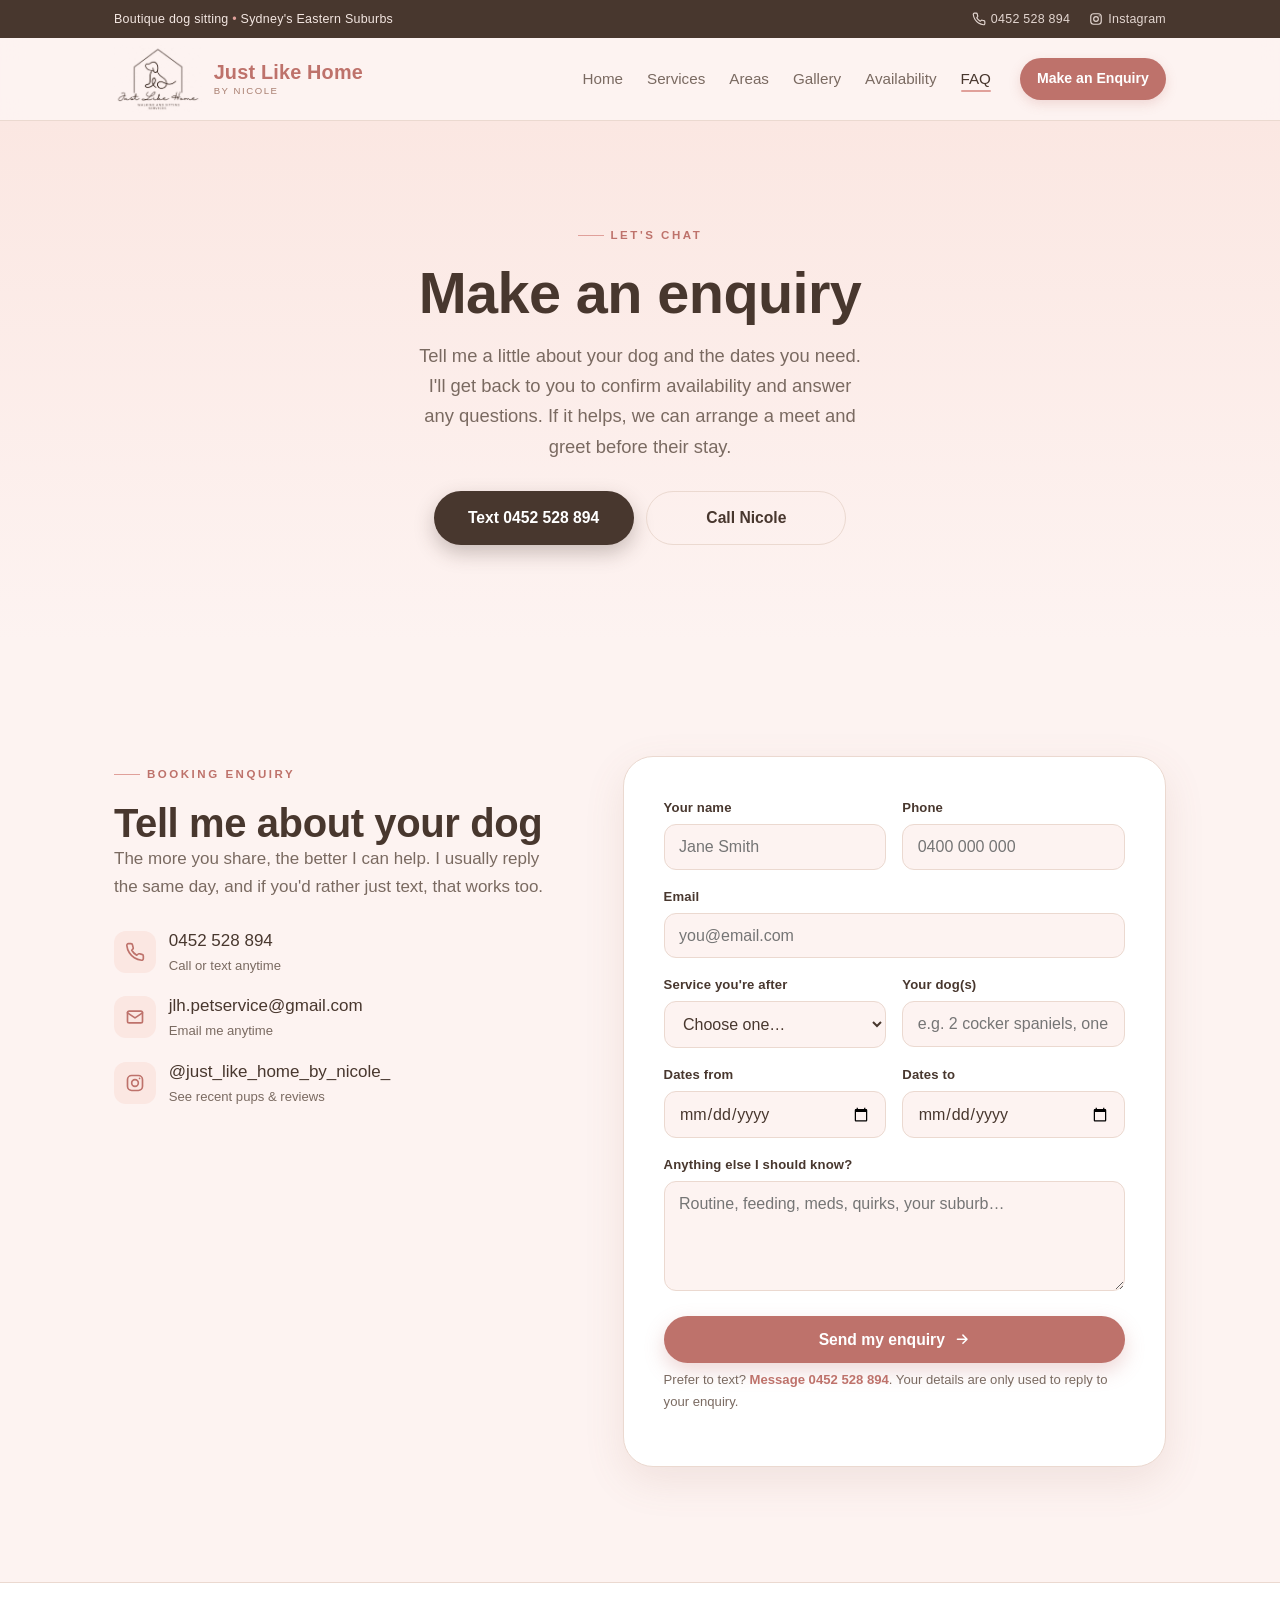
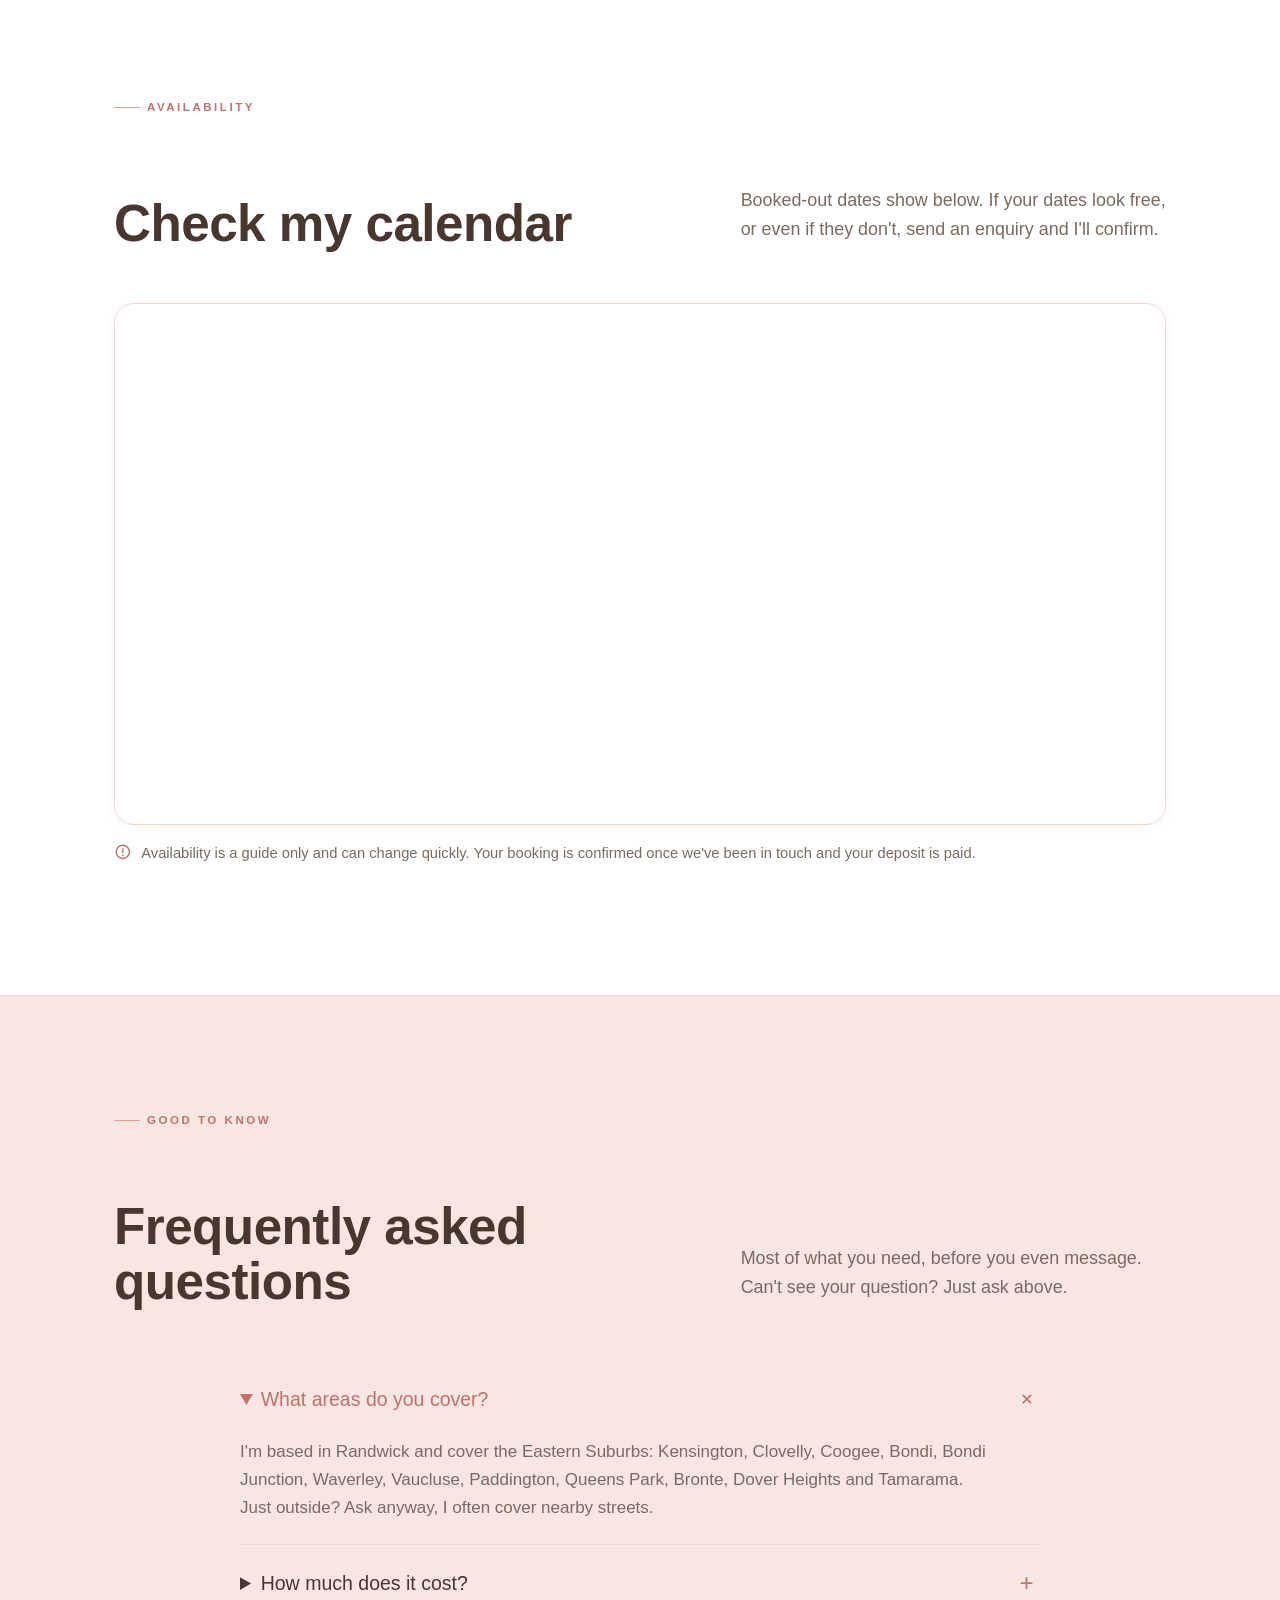
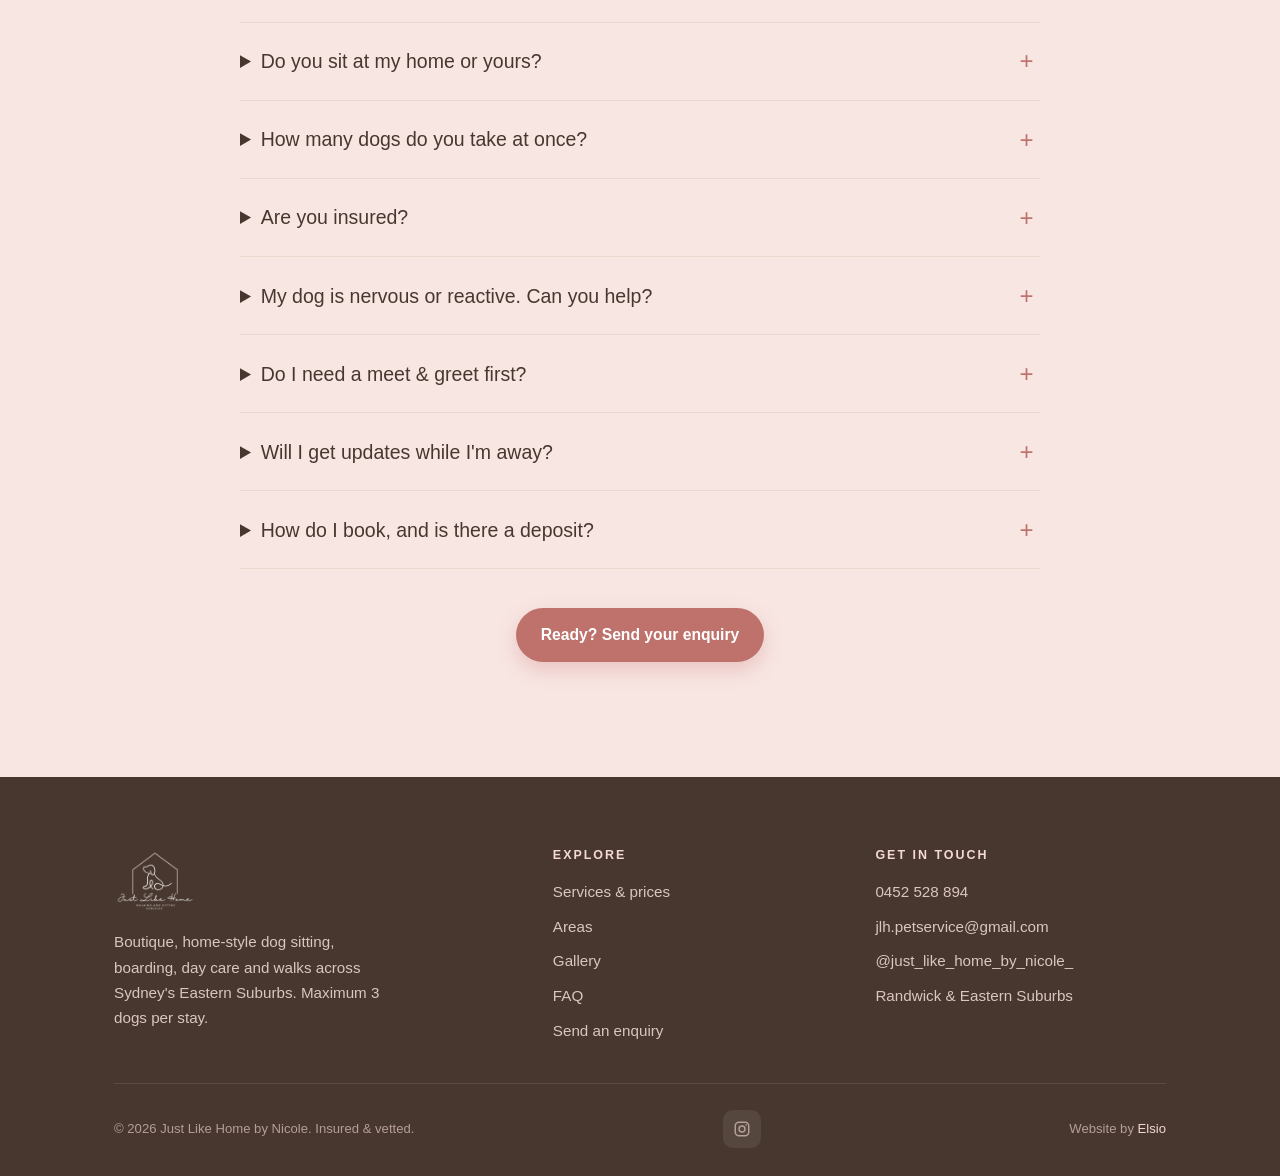
==== contact.html @ bdd771c7 "Correct guide: Google reviews do not auto-appear on the site; record the live review link" ====
<!DOCTYPE html>
<html lang="en-AU">
<head>
  <meta charset="UTF-8">
  <meta name="viewport" content="width=device-width, initial-scale=1.0">
  <title>Make an Enquiry | Just Like Home by Nicole</title>
  <meta name="description" content="Make an enquiry with Just Like Home by Nicole, or text 0452 528 894. Boutique dog sitting and walks across Sydney's Eastern Suburbs. Maximum 3 dogs per stay.">
  <link rel="stylesheet" href="css/styles.css?v=9">
  <script>document.documentElement.className += ' js';</script>
</head>
<body>

  <!-- ===== Utility bar ===== -->
  <div class="util">
    <div class="container">
      <span>Boutique dog sitting <span class="util__dot">&bull;</span> Sydney's Eastern Suburbs</span>
      <span class="util__right">
        <a href="tel:0452528894" aria-label="Call or text Nicole"><svg viewBox="0 0 24 24" fill="none" stroke="currentColor" stroke-width="2" stroke-linecap="round" stroke-linejoin="round"><path d="M22 16.9v3a2 2 0 0 1-2.2 2 19.8 19.8 0 0 1-8.6-3 19.5 19.5 0 0 1-6-6 19.8 19.8 0 0 1-3-8.6A2 2 0 0 1 4.1 2h3a2 2 0 0 1 2 1.7c.1 1 .4 1.9.7 2.8a2 2 0 0 1-.5 2.1L8.1 9.9a16 16 0 0 0 6 6l1.3-1.2a2 2 0 0 1 2.1-.5c.9.3 1.8.6 2.8.7a2 2 0 0 1 1.7 2Z"/></svg> 0452 528 894</a>
        <a href="https://www.instagram.com/just_like_home_by_nicole_/" target="_blank" rel="noopener" aria-label="Instagram"><svg viewBox="0 0 24 24" fill="none" stroke="currentColor" stroke-width="2"><rect x="3" y="3" width="18" height="18" rx="5"/><circle cx="12" cy="12" r="4"/><circle cx="17.5" cy="6.5" r="1" fill="currentColor" stroke="none"/></svg> Instagram</a>
      </span>
    </div>
  </div>

  <!-- ===== Header ===== -->
  <header class="masthead">
    <div class="container">
      <a class="brand" href="index.html" aria-label="Just Like Home by Nicole, home">
        <img class="brand__logo" src="assets/brand/logo.png" alt="" width="375" height="291">
        <span class="brand__text"><span class="brand__name">Just Like Home</span><span class="brand__sub">by Nicole</span></span>
      </a>
      <nav class="nav" aria-label="Primary">
        <ul class="nav__links">
          <li><a href="index.html">Home</a></li>
          <li><a href="index.html#services">Services</a></li>
          <li><a href="index.html#areas">Areas</a></li>
          <li><a href="index.html#gallery">Gallery</a></li>
          <li><a href="contact.html#availability">Availability</a></li>
          <li><a href="contact.html#faq" aria-current="page">FAQ</a></li>
          <li class="nav__mobile-cta"><a class="btn" href="#enquire">Make an Enquiry</a></li>
        </ul>
        <a class="btn" href="#enquire">Make an Enquiry</a>
        <button class="nav-toggle" aria-label="Open menu" aria-expanded="false"><span></span></button>
      </nav>
    </div>
  </header>

  <!-- ===== Page hero ===== -->
  <section class="pagehero">
    <div class="container">
      <span class="eyebrow center">Let's chat</span>
      <h1>Make an enquiry</h1>
      <p>Tell me a little about your dog and the dates you need. I'll get back to you to confirm availability and answer any questions. If it helps, we can arrange a meet and greet before their stay.</p>
      <div class="cta__actions">
        <a class="btn btn--text" href="sms:0452528894">Text 0452 528 894</a>
        <a class="btn btn--ghost" href="tel:0452528894">Call Nicole</a>
      </div>
    </div>
  </section>

  <!-- ===== Booking enquiry ===== -->
  <section class="section book" id="enquire">
    <div class="container">
      <aside class="book__aside reveal">
        <span class="eyebrow">Booking enquiry</span>
        <h2 style="font-size:clamp(1.8rem,3.4vw,2.5rem)">Tell me about your dog</h2>
        <p>The more you share, the better I can help. I usually reply the same day, and if you'd rather just text, that works too.</p>
        <ul class="book__contactlist">
          <li><span class="ic"><svg viewBox="0 0 24 24" fill="none" stroke="currentColor" stroke-width="2" stroke-linecap="round" stroke-linejoin="round"><path d="M22 16.9v3a2 2 0 0 1-2.2 2 19.8 19.8 0 0 1-8.6-3 19.5 19.5 0 0 1-6-6 19.8 19.8 0 0 1-3-8.6A2 2 0 0 1 4.1 2h3a2 2 0 0 1 2 1.7c.1 1 .4 1.9.7 2.8a2 2 0 0 1-.5 2.1L8.1 9.9a16 16 0 0 0 6 6l1.3-1.2a2 2 0 0 1 2.1-.5c.9.3 1.8.6 2.8.7a2 2 0 0 1 1.7 2Z"/></svg></span><span><a href="tel:0452528894" style="color:inherit">0452 528 894</a><small>Call or text anytime</small></span></li>
          <li><span class="ic"><svg viewBox="0 0 24 24" fill="none" stroke="currentColor" stroke-width="2" stroke-linecap="round" stroke-linejoin="round"><rect x="3" y="5" width="18" height="14" rx="2"/><path d="m3 7 9 6 9-6"/></svg></span><span><a href="mailto:jlh.petservice@gmail.com" style="color:inherit">jlh.petservice@gmail.com</a><small>Email me anytime</small></span></li>
          <li><span class="ic"><svg viewBox="0 0 24 24" fill="none" stroke="currentColor" stroke-width="2"><rect x="3" y="3" width="18" height="18" rx="5"/><circle cx="12" cy="12" r="4"/><circle cx="17.5" cy="6.5" r="1" fill="currentColor" stroke="none"/></svg></span><span><a href="https://www.instagram.com/just_like_home_by_nicole_/" target="_blank" rel="noopener" style="color:inherit">@just_like_home_by_nicole_</a><small>See recent pups &amp; reviews</small></span></li>
        </ul>
      </aside>

      <form class="form reveal" id="enquiryForm" novalidate>
        <div class="form__ok" id="formOk"></div>
        <div class="form__row">
          <div class="field">
            <label for="name">Your name</label>
            <input id="name" name="name" type="text" placeholder="Jane Smith" required>
          </div>
          <div class="field">
            <label for="phone">Phone</label>
            <input id="phone" name="phone" type="tel" placeholder="0400 000 000" required>
          </div>
        </div>
        <div class="field">
          <label for="email">Email</label>
          <input id="email" name="email" type="email" placeholder="you@email.com" required>
        </div>
        <div class="form__row">
          <div class="field">
            <label for="service">Service you're after</label>
            <select id="service" name="service">
              <option value="">Choose one…</option>
              <option>Sitting at my place ($85/night)</option>
              <option>Sitting at your place ($100/night)</option>
              <option>Day care ($65/day)</option>
              <option>Drop-in visit ($40)</option>
              <option>Solo walk ($40 weekday / $50 weekend)</option>
              <option>Double walk ($75)</option>
              <option>Wash &amp; walk ($65)</option>
              <option>Not sure yet, help me choose</option>
            </select>
          </div>
          <div class="field">
            <label for="pet">Your dog(s)</label>
            <input id="pet" name="pet" type="text" placeholder="e.g. 2 cocker spaniels, one a bit nervous">
          </div>
        </div>
        <div class="form__row">
          <div class="field">
            <label for="from">Dates from</label>
            <input id="from" name="from" type="date">
          </div>
          <div class="field">
            <label for="to">Dates to</label>
            <input id="to" name="to" type="date">
          </div>
        </div>
        <div class="field">
          <label for="msg">Anything else I should know?</label>
          <textarea id="msg" name="msg" placeholder="Routine, feeding, meds, quirks, your suburb…"></textarea>
        </div>
        <button class="btn" type="submit" style="width:100%;justify-content:center">Send my enquiry
          <svg viewBox="0 0 24 24" fill="none" stroke="currentColor" stroke-width="2.2" stroke-linecap="round" stroke-linejoin="round"><path d="M5 12h14M13 6l6 6-6 6"/></svg>
        </button>
        <p class="form__note">Prefer to text? <a href="sms:0452528894" style="color:var(--rose-deep);font-weight:600">Message 0452 528 894</a>. Your details are only used to reply to your enquiry.</p>
      </form>
    </div>
  </section>

  <!-- ===== Availability calendar =====
       DEMO EMBED: currently showing the public Australian Holidays calendar
       as placeholder data. To go live: Nicole creates a "Just Like Home
       Bookings" Google Calendar (jlh.petservice@gmail.com), adds every
       booking as an event, sets the calendar public (free/busy only so
       client details stay private), then swap the src below for her
       calendar's embed URL. -->
  <section class="section avail" id="availability">
    <div class="container">
      <div class="head head--row reveal">
        <span class="eyebrow">Availability</span>
        <h2>Check my calendar</h2>
        <p>Booked-out dates show below. If your dates look free, or even if they don't, send an enquiry and I'll confirm.</p>
      </div>
      <div class="calwrap reveal">
        <iframe src="https://calendar.google.com/calendar/embed?src=en.australian%23holiday%40group.v.calendar.google.com&ctz=Australia%2FSydney&mode=MONTH&showTitle=0&showPrint=0&showTabs=0&showCalendars=0&showTz=0&wkst=2&color=%23BE726B" title="Just Like Home availability calendar" loading="lazy"></iframe>
      </div>
      <p class="avail__note">
        <svg viewBox="0 0 24 24" fill="none" stroke="currentColor" stroke-width="2" stroke-linecap="round" stroke-linejoin="round"><circle cx="12" cy="12" r="9"/><path d="M12 8v5M12 16.5v.5"/></svg>
        Availability is a guide only and can change quickly. Your booking is confirmed once we've been in touch and your deposit is paid.
      </p>
    </div>
  </section>

  <!-- ===== Full FAQ ===== -->
  <section class="section" id="faq" style="background:var(--cream-2)">
    <div class="container">
      <div class="head head--row reveal">
        <span class="eyebrow">Good to know</span>
        <h2>Frequently asked questions</h2>
        <p>Most of what you need, before you even message. Can't see your question? Just ask above.</p>
      </div>

      <div class="faq-wrap reveal">
        <details class="faq" open>
          <summary class="faq__q">What areas do you cover?</summary>
          <div class="faq__a"><p>I'm based in Randwick and cover the Eastern Suburbs: Kensington, Clovelly, Coogee, Bondi, Bondi Junction, Waverley, Vaucluse, Paddington, Queens Park, Bronte, Dover Heights and Tamarama. Just outside? Ask anyway, I often cover nearby streets.</p></div>
        </details>
        <details class="faq">
          <summary class="faq__q">How much does it cost?</summary>
          <div class="faq__a"><p>Sitting at your place is $100/night, sitting at my place is $85/night, day care is $65/day and drop-in visits are $40. Walks are $40 for a solo on a weekday or $50 on a weekend, $75 for a double, and $65 for a wash and walk. Longer stays are discounted, so send me your dates for a quote.</p></div>
        </details>
        <details class="faq">
          <summary class="faq__q">Do you sit at my home or yours?</summary>
          <div class="faq__a"><p>Either works. I can stay overnight in your home so your dog keeps their own space, or they can board with me for a cosy home away from home. Whatever suits your dog best.</p></div>
        </details>
        <details class="faq">
          <summary class="faq__q">How many dogs do you take at once?</summary>
          <div class="faq__a"><p>A maximum of three dogs at a time for stays, so everyone gets proper, personal attention and it never feels like a crowded house. Solo stays may also be available depending on dates, just mention it when you enquire.</p></div>
        </details>
        <details class="faq">
          <summary class="faq__q">Are you insured?</summary>
          <div class="faq__a"><p>Yes. I'm fully insured and vetted, so your dog and your home are in safe, accountable hands.</p></div>
        </details>
        <details class="faq">
          <summary class="faq__q">My dog is nervous or reactive. Can you help?</summary>
          <div class="faq__a"><p>Every dog is different, and you're very welcome to enquire. I'm happy to discuss your dog's individual needs, routine and triggers before booking. Small stays, solo walks and personalised care mean I can tailor their time with me to help them feel as comfortable as possible.</p></div>
        </details>
        <details class="faq">
          <summary class="faq__q">Do I need a meet &amp; greet first?</summary>
          <div class="faq__a"><p>Not always. We'll chat about your dog's routine and needs when you enquire, and if it would help, we can arrange a free meet and greet before their stay. It's there if you want it, not a requirement.</p></div>
        </details>
        <details class="faq">
          <summary class="faq__q">Will I get updates while I'm away?</summary>
          <div class="faq__a"><p>Always. Photos and a quick note so you can see your dog happy and settled. It's the best part of the job.</p></div>
        </details>
        <details class="faq">
          <summary class="faq__q">How do I book, and is there a deposit?</summary>
          <div class="faq__a"><p>Send an enquiry above or text me on 0452 528 894 with your dog, your dates and what you need, and I'll confirm availability. A 25% deposit is required to confirm your booking. Your deposit is fully refundable if you cancel at least 7 days before the start of your stay. The remaining balance is due on arrival.</p></div>
        </details>
      </div>

      <div style="text-align:center;margin-top:2.4rem">
        <a class="btn" href="#enquire">Ready? Send your enquiry</a>
      </div>
    </div>
  </section>

  <!-- ===== Footer ===== -->
  <footer class="foot">
    <div class="container">
      <div class="foot__top">
        <div class="foot__brand">
          <a class="brand" href="index.html" aria-label="Just Like Home by Nicole, home">
            <img class="brand__logo" src="assets/brand/logo.png" alt="Just Like Home" style="height:64px;filter:brightness(0) invert(1);opacity:.92">
          </a>
          <p>Boutique, home-style dog sitting, boarding, day care and walks across Sydney's Eastern Suburbs. Maximum 3 dogs per stay.</p>
        </div>
        <div>
          <h4>Explore</h4>
          <ul>
            <li><a href="index.html#services">Services &amp; prices</a></li>
            <li><a href="index.html#areas">Areas</a></li>
            <li><a href="index.html#gallery">Gallery</a></li>
            <li><a href="contact.html#faq">FAQ</a></li>
            <li><a href="contact.html#enquire">Send an enquiry</a></li>
          </ul>
        </div>
        <div>
          <h4>Get in touch</h4>
          <ul>
            <li><a href="tel:0452528894">0452 528 894</a></li>
            <li><a href="mailto:jlh.petservice@gmail.com">jlh.petservice@gmail.com</a></li>
            <li><a href="https://www.instagram.com/just_like_home_by_nicole_/" target="_blank" rel="noopener">@just_like_home_by_nicole_</a></li>
            <li>Randwick &amp; Eastern Suburbs</li>
          </ul>
        </div>
      </div>
      <div class="foot__bottom">
        <span>© <span id="yr"></span> Just Like Home by Nicole. Insured &amp; vetted.</span>
        <div class="foot__social">
          <a href="https://www.instagram.com/just_like_home_by_nicole_/" target="_blank" rel="noopener" aria-label="Instagram"><svg viewBox="0 0 24 24" fill="none" stroke="currentColor" stroke-width="2"><rect x="3" y="3" width="18" height="18" rx="5"/><circle cx="12" cy="12" r="4"/><circle cx="17.5" cy="6.5" r="1" fill="currentColor" stroke="none"/></svg></a>
        </div>
        <span>Website by <a href="https://elsio.com.au" target="_blank" rel="noopener" style="color:var(--blush)">Elsio</a></span>
      </div>
    </div>
  </footer>

  <script src="js/main.js"></script>
</body>
</html>
---- css/styles.css ----
/* ==========================================================================
   Just Like Home by Nicole - site styles
   Palette: warm cream + dusty rose + clay neutrals. Friendly, editorial.
   ========================================================================== */

:root{
  --cream:      #FDF3F1;
  --cream-2:    #F8E6E3;
  --blush:      #F4D8D3;
  --blush-2:    #FBE7E2;
  --rose:       #E0A09A;
  --rose-deep:  #BE726B;
  --clay:       #A97F70;
  --ink:        #48372E;
  --ink-soft:   #7A6A61;
  --line:       #EBD9D0;
  --white:      #ffffff;

  --shadow-sm: 0 2px 10px rgba(120,80,70,.06);
  --shadow-md: 0 14px 40px rgba(150,95,85,.12);
  --shadow-lg: 0 30px 70px rgba(150,95,85,.16);

  --r-sm: 12px;
  --r-md: 20px;
  --r-lg: 30px;
  --r-xl: 42px;

  --maxw: 1180px;
  --pad: clamp(20px, 5vw, 64px);

  --f-display: Arial, Helvetica, sans-serif;
  --f-body: Arial, Helvetica, sans-serif;
  --f-hand: Arial, Helvetica, sans-serif;
}

*,*::before,*::after{ box-sizing:border-box; }
/* let grid/flex children shrink below their content width on small screens */
.container > *, .rev-grid > *, .head--row > *, .why__grid > *, .about .container > *, .book .container > *{ min-width:0; }
h1,h2,h3{ overflow-wrap:break-word; }
html{ scroll-behavior:smooth; -webkit-text-size-adjust:100%; }
body{
  margin:0;
  font-family:var(--f-body);
  color:var(--ink);
  background:var(--cream);
  line-height:1.65;
  font-size:17px;
  -webkit-font-smoothing:antialiased;
  overflow-x:hidden;
}
img{ max-width:100%; display:block; }
a{ color:inherit; text-decoration:none; }
h1,h2,h3,h4{ font-family:var(--f-display); font-weight:600; line-height:1.08; margin:0; letter-spacing:-.01em; }
p{ margin:0 0 1em; }

.container{ width:100%; max-width:var(--maxw); margin-inline:auto; padding-inline:var(--pad); }
.section{ padding-block:clamp(64px,9vw,120px); position:relative; }

.eyebrow{
  font-family:var(--f-body); font-size:.72rem; font-weight:600;
  letter-spacing:.22em; text-transform:uppercase; color:var(--rose-deep);
  display:inline-flex; align-items:center; gap:.6em; margin-bottom:1.1rem;
}
.eyebrow::before{ content:""; width:26px; height:1.5px; background:var(--rose); display:inline-block; }
.eyebrow.center{ justify-content:center; }

.lead{ font-size:1.18rem; color:var(--ink-soft); max-width:52ch; }

/* ---------- buttons ---------- */
.btn{
  --bg:var(--rose-deep); --fg:#fff;
  display:inline-flex; align-items:center; gap:.55em;
  font-family:var(--f-body); font-weight:600; font-size:.98rem;
  padding:.85em 1.5em; border-radius:999px; cursor:pointer; border:1.5px solid transparent;
  background:var(--bg); color:var(--fg); transition:transform .2s ease, box-shadow .2s ease, background .2s ease;
  box-shadow:0 8px 20px rgba(193,112,106,.28);
}
.btn:hover{ transform:translateY(-2px); box-shadow:0 12px 26px rgba(193,112,106,.36); }
.btn--ghost{ background:transparent; color:var(--ink); border-color:var(--line); box-shadow:none; }
.btn--ghost:hover{ background:var(--white); border-color:var(--rose); box-shadow:var(--shadow-sm); }
.btn--white{ background:#fff; color:var(--rose-deep); box-shadow:var(--shadow-md); }
.btn svg{ width:1.05em; height:1.05em; }

/* ---------- top utility bar ---------- */
.util{ background:var(--ink); color:#F4E7E2; font-size:.78rem; letter-spacing:.02em; }
.util .container{ display:flex; justify-content:space-between; align-items:center; gap:1rem; min-height:38px; flex-wrap:wrap; }
.util a{ opacity:.9; } .util a:hover{ opacity:1; color:var(--blush); }
.util__dot{ color:var(--rose); }
.util__right{ display:flex; gap:1.2rem; align-items:center; }

/* ---------- header ---------- */
.masthead{ position:sticky; top:0; z-index:50; background:rgba(253,243,241,.85); backdrop-filter:blur(12px); border-bottom:1px solid var(--line); }
.masthead .container{ display:flex; align-items:center; justify-content:space-between; min-height:74px; gap:1rem; }
.brand{ display:flex; align-items:center; gap:.62rem; }
.brand__mark{ width:42px; height:42px; flex:none; }
.brand__text{ display:flex; flex-direction:column; line-height:1; }
.brand__name{ font-family:var(--f-display); font-size:1.24rem; font-weight:700; color:var(--rose-deep); letter-spacing:.01em; line-height:1; }
.brand__sub{ font-family:var(--f-display); font-size:.6rem; letter-spacing:.16em; text-transform:uppercase; color:var(--clay); margin-top:3px; }

.nav{ display:flex; align-items:center; gap:1.8rem; }
.nav__links{ display:flex; gap:1.5rem; list-style:none; margin:0; padding:0; }
.nav__links a{ font-size:.95rem; font-weight:500; color:var(--ink-soft); position:relative; padding:.2em 0; }
.nav__links a:hover, .nav__links a[aria-current="page"]{ color:var(--ink); }
.nav__links a::after{ content:""; position:absolute; left:0; bottom:-2px; height:2px; width:0; background:var(--rose); transition:width .25s ease; border-radius:2px; }
.nav__links a:hover::after, .nav__links a[aria-current="page"]::after{ width:100%; }
.nav-toggle{ display:none; width:44px; height:44px; border:1px solid var(--line); background:var(--white); border-radius:12px; cursor:pointer; position:relative; }
.nav-toggle span, .nav-toggle span::before, .nav-toggle span::after{ content:""; position:absolute; left:50%; top:50%; width:18px; height:2px; background:var(--ink); border-radius:2px; transform:translate(-50%,-50%); transition:.25s; }
.nav-toggle span::before{ transform:translate(-50%,-7px); }
.nav-toggle span::after{ transform:translate(-50%,5px); }
body.nav-open .nav-toggle span{ background:transparent; }
body.nav-open .nav-toggle span::before{ transform:translate(-50%,0) rotate(45deg); }
body.nav-open .nav-toggle span::after{ transform:translate(-50%,0) rotate(-45deg); }

/* ---------- HERO ---------- */
.hero{ position:relative; overflow:hidden; padding-top:clamp(10px,2vw,24px); padding-bottom:clamp(50px,7vw,90px); }
.hero__bg{ position:absolute; inset:0; z-index:0; pointer-events:none; }
.hero__blob{ position:absolute; border-radius:50%; filter:blur(6px); opacity:.55; }
.hero__blob.b1{ width:520px; height:520px; background:radial-gradient(circle at 30% 30%, var(--blush), transparent 70%); top:-160px; right:-120px; }
.hero__blob.b2{ width:420px; height:420px; background:radial-gradient(circle at 60% 60%, #F3E4DA, transparent 70%); bottom:-180px; left:-140px; opacity:.7; }
.hero .container{ position:relative; z-index:1; display:grid; grid-template-columns:1.05fr .95fr; gap:clamp(28px,4vw,64px); align-items:center; }

.hero__copy{ max-width:34rem; }
.hero__tag{
  display:inline-flex; align-items:center; gap:.5em; background:var(--white); border:1px solid var(--line);
  border-radius:999px; padding:.4em .9em; font-size:.78rem; font-weight:600; color:var(--rose-deep); box-shadow:var(--shadow-sm); margin-bottom:1.4rem;
}
.hero__tag .dot{ width:7px; height:7px; border-radius:50%; background:#7bbf8f; box-shadow:0 0 0 3px rgba(123,191,143,.25); }
.hero h1{ font-size:clamp(2.6rem,6vw,4.5rem); letter-spacing:-.015em; }
.hero h1 em{ font-style:italic; font-weight:500; color:var(--rose-deep); }
.hero h1 .hand{ font-family:var(--f-hand); font-style:normal; color:var(--rose); font-size:1.05em; }
.hero__sub{ font-size:1.16rem; color:var(--ink-soft); margin:1.4rem 0 2rem; max-width:40ch; }
.hero__actions{ display:flex; gap:.8rem; flex-wrap:wrap; align-items:center; }
.hero__note{ font-size:.86rem; color:var(--ink-soft); margin-top:1.4rem; display:flex; align-items:center; gap:.5em; }
.hero__note svg{ width:1.1em; height:1.1em; color:var(--rose); flex:none; }

/* hero art: cosy window scene */
.scene{ position:relative; }
.scene__frame{
  position:relative; background:linear-gradient(160deg,#fff,#FDF1EC); border-radius:var(--r-xl);
  padding:26px; box-shadow:var(--shadow-lg); border:1px solid #F2E1DA;
}
.scene__window{ position:relative; aspect-ratio:1/1; border-radius:26px; overflow:hidden;
  background:linear-gradient(180deg,#FCEDE7 0%, #F7DDD6 55%, #EFC9C0 100%); }
.scene svg{ position:absolute; inset:0; width:100%; height:100%; }
.breathe{ transform-box:fill-box; transform-origin:center; animation:breathe 4.2s ease-in-out infinite; }
@keyframes breathe{ 0%,100%{ transform:scaleY(1); } 50%{ transform:scaleY(1.035); } }
.floaty{ animation:floaty 6s ease-in-out infinite; transform-box:fill-box; transform-origin:center; }
.floaty.f2{ animation-delay:-2s; } .floaty.f3{ animation-delay:-4s; }
@keyframes floaty{ 0%,100%{ transform:translateY(0); opacity:.5;} 50%{ transform:translateY(-8px); opacity:.9;} }
.scene__badge{
  position:absolute; bottom:-18px; left:-18px; background:#fff; border-radius:18px; padding:.7em 1em;
  box-shadow:var(--shadow-md); display:flex; align-items:center; gap:.6em; font-size:.82rem; font-weight:600;
}
.scene__badge .star{ color:var(--rose); }
.scene__badge small{ display:block; font-weight:400; color:var(--ink-soft); font-size:.72rem; }
.scene__pill{
  position:absolute; top:-14px; right:14px; background:var(--ink); color:#fff; font-size:.74rem; font-weight:600;
  padding:.5em .9em; border-radius:999px; box-shadow:var(--shadow-md); letter-spacing:.02em;
}

/* ---------- trust strip ---------- */
.trust{ background:var(--white); border-block:1px solid var(--line); }
.trust .container{ display:flex; flex-wrap:wrap; justify-content:center; gap:clamp(1.2rem,4vw,3.4rem); padding-block:22px; }
.trust__item{ display:flex; align-items:center; gap:.55em; font-size:.9rem; font-weight:500; color:var(--ink-soft); }
.trust__item svg{ width:1.15em; height:1.15em; color:var(--rose-deep); flex:none; }

/* ---------- section heading block ---------- */
.head{ max-width:44rem; margin-bottom:clamp(2rem,4vw,3.4rem); }
.head h2{ font-size:clamp(2.1rem,4.2vw,3.2rem); }
.head p{ margin-top:1rem; color:var(--ink-soft); font-size:1.12rem; }
/* asymmetric editorial head: kicker full-width, heading left, intro offset right */
.head--row{ max-width:none; display:grid; grid-template-columns:1.15fr .85fr; gap:clamp(1rem,4vw,3.4rem); align-items:end; }
.head--row .eyebrow{ grid-column:1 / -1; }
.head--row h2{ grid-column:1; margin:0; }
.head--row p{ grid-column:2; margin:0; align-self:end; padding-bottom:.4rem; }
@media(max-width:760px){ .head--row{ grid-template-columns:1fr; } .head--row h2,.head--row p{ grid-column:1; } }

/* ---------- about ---------- */
.about{ background:var(--cream-2); }
.about .container{ display:grid; grid-template-columns:.92fr 1.08fr; gap:clamp(28px,5vw,72px); align-items:center; }
.about__photo--main{ aspect-ratio:1/1; }
.about__media{ position:relative; }
.about__photo{
  aspect-ratio:4/5; border-radius:var(--r-lg); background:
    linear-gradient(135deg,#F3D9D2,#E9BEB6);
  box-shadow:var(--shadow-md); display:grid; place-items:center; text-align:center; color:#fff; overflow:hidden; position:relative;
}
.about__photo span{ position:relative; z-index:1; font-family:var(--f-body); font-size:.8rem; letter-spacing:.15em; text-transform:uppercase; opacity:.85; }
.about__photo::after{ content:""; position:absolute; inset:0; background:radial-gradient(circle at 70% 20%, rgba(255,255,255,.35), transparent 55%); }
.about__stamp{ position:absolute; bottom:-22px; right:-14px; background:#fff; border-radius:50%; width:118px; height:118px; display:grid; place-items:center; text-align:center; box-shadow:var(--shadow-md); border:2px dashed var(--blush); }
.about__stamp b{ font-family:var(--f-display); font-size:1.7rem; color:var(--rose-deep); line-height:1; }
.about__stamp small{ font-size:.62rem; letter-spacing:.12em; text-transform:uppercase; color:var(--ink-soft); }
.sig{ font-family:var(--f-display); font-style:italic; font-weight:700; font-size:1.35rem; color:var(--rose-deep); line-height:1; margin-top:.6em; }
.about h2{ font-size:clamp(1.9rem,3.6vw,2.7rem); }
.about p{ color:var(--ink-soft); }

/* ---------- service areas band ---------- */
.areas{ background:var(--cream); }
.areas .container{ display:grid; grid-template-columns:.8fr 1.2fr; gap:clamp(1.5rem,5vw,4rem); align-items:center; }
.areas h2{ font-size:clamp(1.7rem,3.2vw,2.4rem); }
.areas p{ color:var(--ink-soft); margin-top:.8rem; }
.chips{ display:flex; flex-wrap:wrap; gap:.6rem; }
.chip{ background:var(--white); border:1px solid var(--line); border-radius:999px; padding:.5em 1.05em; font-size:.92rem; font-weight:500; color:var(--ink); box-shadow:var(--shadow-sm); }
.chip--muted{ background:transparent; border-style:dashed; color:var(--ink-soft); }
a.chip{ transition:background .2s, border-color .2s, color .2s, transform .2s; }
a.chip:hover{ background:var(--white); border-color:var(--rose); color:var(--rose-deep); transform:translateY(-1px); box-shadow:var(--shadow-sm); }
a.chip--muted:hover{ border-style:solid; }
.menu__price--dual{ display:flex; flex-direction:column; gap:.5rem; }
@media (max-width:760px){ .areas .container{ grid-template-columns:1fr; } }

/* ---------- services: editorial index / menu ---------- */
.svcs{ background:var(--cream); }
.menu-cat{ font-family:var(--f-body); font-size:.78rem; font-weight:700; letter-spacing:.16em; text-transform:uppercase; color:var(--clay); margin:2.6rem 0 .3rem; }
.menu{ border-top:1px solid var(--line); }
.menu__row{
  display:grid; grid-template-columns:74px 1fr auto; align-items:center; gap:1.6rem;
  padding:1.9rem 1.4rem 1.9rem 0; border-bottom:1px solid var(--line);
  position:relative; transition:padding .3s ease, background .35s ease;
}
.menu__row:hover{ background:linear-gradient(90deg,var(--blush-2) 0%, transparent 80%); padding-left:1.3rem; padding-right:1.6rem; }
.menu__num{ font-family:var(--f-display); font-weight:700; font-size:1.55rem; color:var(--rose); letter-spacing:-.02em; }
.menu__main h3{ font-size:clamp(1.5rem,3vw,2.15rem); margin-bottom:.3rem; }
.menu__main p{ color:var(--ink-soft); margin:0; max-width:56ch; font-size:1rem; }
.menu__price{ text-align:right; font-family:var(--f-display); font-weight:600; color:var(--rose-deep); font-size:1.1rem; white-space:nowrap; }
.menu__price em{ display:block; font-style:normal; font-weight:400; color:var(--ink-soft); font-size:.78rem; font-family:var(--f-body); margin-top:.15rem; }
.menu__go{ position:absolute; right:1.4rem; top:50%; transform:translateY(-50%) translateX(6px); opacity:0; color:var(--rose-deep); transition:.3s; }
.menu__row:hover .menu__go{ opacity:0; } /* reserved */
.menu__note{
  margin-top:2.2rem; background:linear-gradient(120deg,var(--blush-2),#fff); border:1px solid var(--line);
  border-radius:var(--r-md); padding:26px 30px; display:flex; gap:1.3rem; align-items:center;
}
.menu__note .svc__ic{ flex:none; margin:0; }
.menu__note h3{ font-size:1.3rem; margin-bottom:.2rem; }
.menu__note p{ margin:0; color:var(--ink-soft); font-size:.98rem; }
.svc__ic{ width:52px; height:52px; border-radius:15px; background:var(--blush-2); display:grid; place-items:center; }
.svc__ic svg{ width:26px; height:26px; color:var(--rose-deep); }
@media (max-width:640px){
  .menu__row{ grid-template-columns:44px 1fr; gap:1rem 1.1rem; padding-right:0; }
  .menu__price{ grid-column:2; text-align:left; font-size:1rem; }
  .menu__note{ flex-direction:column; align-items:flex-start; }
}

/* ---------- why (differentiator) ---------- */
.why{ background:var(--ink); color:#F6E9E4; }
.why h2{ color:#fff; } .why .eyebrow{ color:var(--blush); } .why .eyebrow::before{ background:var(--rose); }
.why__grid{ display:grid; grid-template-columns:1fr 1fr; gap:clamp(28px,5vw,64px); align-items:center; }
.why__list{ list-style:none; margin:1.6rem 0 0; padding:0; display:grid; gap:1.1rem; }
.why__list li{ display:flex; gap:.9rem; align-items:flex-start; }
.why__list .n{ font-family:var(--f-display); color:var(--rose); font-size:1.1rem; flex:none; width:1.6em; }
.why__list b{ display:block; color:#fff; font-weight:600; margin-bottom:.15em; }
.why__list span.t{ color:#D9C6C0; font-size:.96rem; }
.why__card{ background:rgba(255,255,255,.05); border:1px solid rgba(255,255,255,.12); border-radius:var(--r-lg); padding:34px; }
.why__quote{ font-family:var(--f-display); font-style:italic; font-weight:500; font-size:1.55rem; line-height:1.4; color:#fff; letter-spacing:-.005em; }
.why__by{ margin-top:1.2rem; font-size:.9rem; color:var(--blush); }

/* ---------- how it works ---------- */
.how{ background:var(--cream-2); }
.steps{ display:grid; grid-template-columns:repeat(3,1fr); gap:clamp(1.5rem,4vw,3rem); position:relative; margin-top:.5rem; }
.steps::before{ content:""; position:absolute; top:33px; left:11%; right:11%; height:2px;
  background:repeating-linear-gradient(90deg, var(--blush) 0 9px, transparent 9px 18px); }
.step{ position:relative; text-align:left; }
.step__n{ width:66px; height:66px; border-radius:50%; background:var(--white); border:2px solid var(--blush);
  color:var(--rose-deep); display:grid; place-items:center; font-family:var(--f-display); font-weight:700;
  font-size:1.6rem; line-height:1; margin-bottom:1.2rem; position:relative; z-index:1; box-shadow:0 6px 16px rgba(150,95,85,.10); }
.step h3{ font-size:1.3rem; margin-bottom:.4rem; }
.step p{ color:var(--ink-soft); font-size:.98rem; margin:0; max-width:30ch; }
.step__arrow{ display:none; }
@media (max-width:760px){ .steps{ grid-template-columns:1fr; } .steps::before{ display:none; } }

/* ---------- testimonials: one feature + two stacked ---------- */
.revs{ background:var(--cream); }
.rev-grid{ display:grid; grid-template-columns:1.4fr 1fr; grid-template-rows:auto auto; gap:20px; align-items:stretch; }
.rev{ background:var(--white); border:1px solid var(--line); border-radius:var(--r-md); padding:28px; box-shadow:var(--shadow-sm); }
.rev__stars{ color:var(--rose); letter-spacing:.1em; margin-bottom:.7rem; }
.rev p{ font-size:1rem; color:var(--ink); }
.rev__who{ display:flex; align-items:center; gap:.7rem; margin-top:1.4rem; }
.rev__av{ width:42px; height:42px; border-radius:50%; background:linear-gradient(135deg,var(--rose),var(--clay)); display:grid; place-items:center; color:#fff; font-weight:600; font-size:.9rem; }
.rev__who b{ font-size:.92rem; } .rev__who small{ display:block; color:var(--ink-soft); font-size:.8rem; }
.rev--feature{ grid-row:1 / span 2; display:flex; flex-direction:column; justify-content:space-between;
  background:linear-gradient(155deg,var(--rose) 0%, var(--rose-deep) 100%); border:0; color:#fff; padding:38px; }
.rev--feature .rev__stars{ color:#fff; opacity:.9; }
.rev--feature p{ font-family:var(--f-display); font-weight:600; font-size:clamp(1.5rem,2.4vw,2rem); line-height:1.3; color:#fff; letter-spacing:-.01em; }
.rev--feature .rev__who small, .rev--feature .rev__who b{ color:#fff; }
.rev--feature .rev__who small{ opacity:.85; }
.rev--feature .rev__av{ background:rgba(255,255,255,.25); }
@media (max-width:760px){ .rev-grid{ grid-template-columns:1fr; } .rev--feature{ grid-row:auto; } }

/* ---------- FAQ accordion ---------- */
.faq-wrap{ max-width:800px; margin-inline:auto; }
.faq{ border-bottom:1px solid var(--line); }
.faq__q{ width:100%; text-align:left; background:none; border:0; cursor:pointer; font-family:var(--f-display); font-size:1.22rem; color:var(--ink); padding:1.15em 3rem 1.15em 0; position:relative; }
.faq__q::after{ content:"+"; position:absolute; right:.4rem; top:50%; transform:translateY(-50%); font-family:var(--f-body); font-weight:400; font-size:1.5rem; color:var(--rose-deep); transition:transform .3s; }
.faq[open] .faq__q::after{ transform:translateY(-50%) rotate(45deg); }
.faq__a{ padding:0 3rem 1.3em 0; color:var(--ink-soft); }
.faq__a p{ margin:0; }
.faq[open] .faq__q{ color:var(--rose-deep); }

/* ---------- CTA band ---------- */
.cta{ background:linear-gradient(120deg,var(--rose) 0%, var(--rose-deep) 100%); color:#fff; text-align:center; border-radius:0; }
.cta .container{ position:relative; }
.cta h2{ color:#fff; font-size:clamp(2rem,4vw,3rem); }
.cta p{ color:#FDECE8; font-size:1.15rem; max-width:46ch; margin-inline:auto; margin-top:1rem; }
.cta__paws{ position:absolute; inset:0; overflow:hidden; opacity:.14; pointer-events:none; }

/* ---------- contact form (page 2) ---------- */
.book{ background:var(--cream); }
.book .container{ display:grid; grid-template-columns:.9fr 1.1fr; gap:clamp(28px,5vw,64px); align-items:start; }
.book__aside p{ color:var(--ink-soft); }
.book__contactlist{ list-style:none; padding:0; margin:1.6rem 0 0; display:grid; gap:1rem; }
.book__contactlist li{ display:flex; gap:.8rem; align-items:center; font-weight:500; }
.book__contactlist .ic{ width:42px; height:42px; border-radius:12px; background:var(--blush-2); display:grid; place-items:center; flex:none; }
.book__contactlist .ic svg{ width:20px; height:20px; color:var(--rose-deep); }
.book__contactlist small{ display:block; color:var(--ink-soft); font-weight:400; font-size:.82rem; }

.form{ background:var(--white); border:1px solid var(--line); border-radius:var(--r-lg); padding:clamp(24px,4vw,40px); box-shadow:var(--shadow-md); }
.form__row{ display:grid; grid-template-columns:1fr 1fr; gap:16px; }
.field{ margin-bottom:16px; }
.field label{ display:block; font-size:.82rem; font-weight:600; color:var(--ink); margin-bottom:.4em; letter-spacing:.01em; }
.field input, .field select, .field textarea{
  width:100%; font-family:var(--f-body); font-size:1rem; color:var(--ink); background:var(--cream);
  border:1.5px solid var(--line); border-radius:12px; padding:.8em .9em; transition:border-color .2s, background .2s;
}
.field input:focus, .field select:focus, .field textarea:focus{ outline:none; border-color:var(--rose); background:#fff; }
.field textarea{ resize:vertical; min-height:110px; }
.form__note{ font-size:.82rem; color:var(--ink-soft); margin-top:.4rem; }
.form__ok{ display:none; text-align:center; padding:1rem; background:var(--blush-2); border-radius:14px; color:var(--rose-deep); font-weight:600; margin-bottom:1rem; }
.form__ok.show{ display:block; }

/* ---------- page hero (simple) ---------- */
.pagehero{ background:linear-gradient(180deg,var(--blush-2),var(--cream)); text-align:center; padding-block:clamp(56px,8vw,96px); }
.pagehero h1{ font-size:clamp(2.4rem,5vw,3.6rem); }
.pagehero p{ color:var(--ink-soft); font-size:1.15rem; max-width:44ch; margin:1rem auto 0; }

/* ---------- footer ---------- */
.foot{ background:var(--ink); color:#D9C6C0; padding-block:clamp(48px,6vw,72px) 28px; }
.foot__top{ display:grid; grid-template-columns:1.4fr 1fr 1fr; gap:2rem; padding-bottom:2.4rem; border-bottom:1px solid rgba(255,255,255,.1); }
.foot__brand .brand__name{ color:#fff; } .foot__brand .brand__sub{ color:var(--rose); }
.foot__brand p{ margin-top:1rem; max-width:34ch; font-size:.95rem; }
.foot h4{ font-family:var(--f-body); font-size:.78rem; letter-spacing:.16em; text-transform:uppercase; color:var(--blush); margin-bottom:1rem; }
.foot ul{ list-style:none; margin:0; padding:0; display:grid; gap:.6rem; font-size:.95rem; }
.foot ul a:hover{ color:#fff; }
.foot__bottom{ display:flex; justify-content:space-between; align-items:center; gap:1rem; padding-top:1.6rem; font-size:.82rem; color:#B49E97; flex-wrap:wrap; }
.foot__bottom a:hover{ color:var(--blush); }
.foot__social{ display:flex; gap:.8rem; }
.foot__social a{ width:38px; height:38px; border-radius:10px; background:rgba(255,255,255,.08); display:grid; place-items:center; }
.foot__social a:hover{ background:var(--rose-deep); }
.foot__social svg{ width:18px; height:18px; }

/* ---------- reveal on scroll (only when JS is active; no-JS shows all) ---------- */
.js .reveal{ opacity:0; transform:translateY(22px); transition:opacity .7s ease, transform .7s ease; }
.js .reveal.in{ opacity:1; transform:none; }

/* ---------- real photos ---------- */
.scene__window img{ position:absolute; inset:0; width:100%; height:100%; object-fit:cover; }
.about__photo{ padding:0; }
.about__photo img{ position:absolute; inset:0; width:100%; height:100%; object-fit:cover; z-index:0; }

/* gallery strip */
.gallery{ background:var(--cream-2); }
.gallery__grid{ display:grid; grid-template-columns:repeat(4,1fr); grid-auto-rows:1fr; gap:12px; }
.gallery__grid figure{ margin:0; border-radius:var(--r-md); overflow:hidden; aspect-ratio:1/1; box-shadow:var(--shadow-sm); background:var(--blush); }
.gallery__grid img{ width:100%; height:100%; object-fit:cover; transition:transform .6s ease; display:block; }
.gallery__grid figure:hover img{ transform:scale(1.06); }
.gallery__grid figure.tall{ grid-row:span 2; aspect-ratio:auto; }
@media (max-width:700px){ .gallery__grid{ grid-template-columns:repeat(2,1fr); } .gallery__grid figure.tall{ grid-row:auto; aspect-ratio:1/1; } }

/* CTA with photo background */
.cta__bg{ position:absolute; inset:0; z-index:0; }
.cta__bg img{ width:100%; height:100%; object-fit:cover; object-position:center 38%; }
.cta__bg::after{ content:""; position:absolute; inset:0; background:linear-gradient(120deg, rgba(190,114,107,.85), rgba(150,84,78,.82)); }
.cta .container{ position:relative; z-index:1; }
.cta__actions{ display:flex; gap:.8rem; justify-content:center; align-items:center; flex-wrap:wrap; margin-top:1.8rem; }
.cta__actions .btn{ min-width:200px; justify-content:center; }

/* click-to-text / phone emphasis */
.btn--text{ background:var(--ink); color:#fff; box-shadow:0 8px 20px rgba(72,55,46,.28); }
.btn--text:hover{ background:#5a4538; }

/* ==========================================================================
   Dachshund walk-across (Nicole's Canva mascot)
   He trots the full width of the screen once on load, paw prints
   stamping behind him and staying as a trail.
   ========================================================================== */
.dxrun{ position:relative; height:clamp(96px,13vw,150px); margin-top:6px; pointer-events:none; }
.dxrun__walker{ position:absolute; bottom:6px; left:0; width:clamp(150px,17vw,210px); aspect-ratio:406/265;
  transform:translateX(-260px); animation:dxrun 9s linear .5s forwards; }
.dxrun__gait{ width:100%; height:100%; animation:dxgait .6s linear .5s 15; }
.dxrun__dog{ width:100%; height:100%; background:url("../assets/brand/dachshund.png") no-repeat center/contain; }
@keyframes dxrun{ from{ transform:translateX(-260px); } to{ transform:translateX(calc(100vw + 80px)); } }
/* trot: rock + step bounce combined so nothing fights over transform */
@keyframes dxgait{
  0%{ transform:rotate(0) translateY(0); }
  25%{ transform:rotate(-2.4deg) translateY(-4px); }
  50%{ transform:rotate(0) translateY(0); }
  75%{ transform:rotate(2.4deg) translateY(-4px); }
  100%{ transform:rotate(0) translateY(0); }
}
/* paw prints stamped along the way, staying as a trail */
.dxrun .pp{ position:absolute; width:17px; height:17px; opacity:0; }
.dxrun .pp svg{ width:100%; height:100%; display:block; }
.pp.q01{ left:3%;  bottom:10px; animation:dxpp .35s ease 1.6s forwards; }
.pp.q02{ left:12%; bottom:26px; animation:dxpp .35s ease 2.4s forwards; }
.pp.q03{ left:21%; bottom:10px; animation:dxpp .35s ease 3.2s forwards; }
.pp.q04{ left:30%; bottom:26px; animation:dxpp .35s ease 3.9s forwards; }
.pp.q05{ left:40%; bottom:10px; animation:dxpp .35s ease 4.7s forwards; }
.pp.q06{ left:49%; bottom:26px; animation:dxpp .35s ease 5.4s forwards; }
.pp.q07{ left:58%; bottom:10px; animation:dxpp .35s ease 6.1s forwards; }
.pp.q08{ left:68%; bottom:26px; animation:dxpp .35s ease 6.9s forwards; }
.pp.q09{ left:77%; bottom:10px; animation:dxpp .35s ease 7.6s forwards; }
.pp.q10{ left:86%; bottom:26px; animation:dxpp .35s ease 8.4s forwards; }
.pp.q11{ left:94%; bottom:10px; animation:dxpp .35s ease 9.1s forwards; }
@keyframes dxpp{ from{ opacity:0; transform:scale(.5); } to{ opacity:.45; transform:scale(1); } }
@media (prefers-reduced-motion:reduce){
  .dxrun__walker{ transform:translateX(4vw); animation:none; }
  .dxrun .pp{ opacity:.45; }
}

/* ---------- v5: header logo, icons ---------- */
.brand__logo{ height:68px; width:auto; display:block; filter:contrast(1.35) saturate(.9) brightness(.82); }
.masthead .nav > .btn{ padding:.6em 1.15em; font-size:.88rem; box-shadow:0 4px 12px rgba(193,112,106,.22); }
.masthead .container{ min-height:82px; }
.brand{ gap:.75rem; }
@media (max-width:720px){ .brand__logo{ height:54px; } .masthead .container{ min-height:74px; } body.nav-open .nav__links{ inset:74px 0 auto 0; } .brand__name{ font-size:1.05rem; } }
.util__right a{ display:inline-flex; align-items:center; gap:.4em; }
.util__right svg{ width:14px; height:14px; }

/* hero badge: on mobile, sit it below the photo instead of overlapping */
@media (max-width:900px){
  .scene__badge{ position:static; margin:14px auto 0; width:max-content; max-width:100%; }
  .scene__pill{ top:-12px; right:10px; }
}

/* ---------- about: bigger greeting + photo cluster ---------- */
.about__hi{ font-size:clamp(2.4rem,4.6vw,3.4rem); margin-bottom:.9rem; }
.about__photo--main{ aspect-ratio:4/5; }
.about__thumbs{ display:grid; grid-template-columns:1fr 1fr; gap:12px; margin-top:12px; }
.about__thumbs img{ width:100%; aspect-ratio:1/1; object-fit:cover; border-radius:var(--r-md); box-shadow:var(--shadow-sm); display:block; }

/* ---------- reactive dogs callout ---------- */
.callout{ background:var(--white); border:1px solid var(--line); border-left:5px solid var(--rose); border-radius:var(--r-md); padding:26px 28px; display:grid; grid-template-columns:auto 1fr; gap:1.2rem; align-items:start; box-shadow:var(--shadow-sm); }
.callout h3{ font-size:1.3rem; margin-bottom:.35rem; }
.callout p{ margin:0; color:var(--ink-soft); }
@media (max-width:640px){ .callout{ grid-template-columns:1fr; } }

/* ---------- deposit / booking info ---------- */
.policy{ margin-top:1.4rem; background:var(--white); border:1px solid var(--line); border-radius:var(--r-md); padding:22px 26px; }
.policy h3{ font-size:1.1rem; margin-bottom:.35rem; }
.policy p{ margin:0; color:var(--ink-soft); font-size:.98rem; }
.solo{ margin-top:.9rem; padding:.9rem 1.1rem; background:var(--blush-2); border-radius:12px; font-size:.95rem; color:var(--ink); }
.solo b{ display:block; margin-bottom:.15rem; }

/* ---------- gallery: expandable + lightbox ---------- */
.gallery__grid figure.more{ display:none; }
.gallery.expanded .gallery__grid figure.more{ display:block; }
.gallery__grid figure{ cursor:zoom-in; }
.gallery__actions{ text-align:center; margin-top:1.8rem; }
.gallery.expanded .gallery__actions{ display:none; }
.lightbox{ position:fixed; inset:0; background:rgba(40,28,24,.92); display:none; align-items:center; justify-content:center; z-index:1000; padding:20px; }
.lightbox.open{ display:flex; }
.lightbox img{ max-width:min(92vw,900px); max-height:88vh; border-radius:14px; box-shadow:0 30px 80px rgba(0,0,0,.5); }
.lightbox__x{ position:absolute; top:16px; right:18px; width:44px; height:44px; border-radius:50%; border:0; background:rgba(255,255,255,.14); color:#fff; font-size:26px; line-height:1; cursor:pointer; }
.lightbox__x:hover{ background:rgba(255,255,255,.28); }

/* ---------- availability calendar ---------- */
.avail{ background:var(--white); border-block:1px solid var(--line); }
.calwrap{ border:1px solid var(--line); border-radius:var(--r-md); overflow:hidden; box-shadow:var(--shadow-sm); background:#fff; }
.calwrap iframe{ display:block; width:100%; height:520px; border:0; }
.avail__note{ display:flex; gap:.6rem; align-items:flex-start; margin-top:1rem; color:var(--ink-soft); font-size:.92rem; }
.avail__note svg{ width:1.2em; height:1.2em; flex:none; color:var(--rose-deep); margin-top:.15em; }
@media (max-width:720px){ .calwrap iframe{ height:420px; } }

/* ---------- instagram band ---------- */
.ig{ background:var(--white); border-block:1px solid var(--line); }
.ig .container{ display:grid; grid-template-columns:1.1fr .9fr; gap:clamp(1.5rem,5vw,4rem); align-items:center; }
.ig h2{ font-size:clamp(1.8rem,3.4vw,2.5rem); }
.ig p{ color:var(--ink-soft); margin-top:.6rem; }
.ig__strip{ display:grid; grid-template-columns:repeat(3,1fr); gap:10px; }
.ig__strip img{ width:100%; aspect-ratio:1/1; object-fit:cover; border-radius:12px; display:block; }
.ig__handle{ display:inline-flex; align-items:center; gap:.5em; margin-top:1.2rem; }
.ig__handle svg{ width:1.1em; height:1.1em; }
@media (max-width:760px){ .ig .container{ grid-template-columns:1fr; } }

/* ---------- responsive ---------- */
@media (max-width:900px){
  .hero .container, .about .container, .why__grid, .book .container{ grid-template-columns:1fr; }
  .scene{ max-width:440px; margin-inline:auto; width:100%; }
  .about__media{ max-width:380px; }
  .svc-grid, .rev-grid, .steps{ grid-template-columns:1fr; }
  .step__arrow{ display:none !important; }
  .foot__top{ grid-template-columns:1fr 1fr; }
  .foot__brand{ grid-column:1 / -1; }
}
.nav__mobile-cta{ display:none; }
@media (max-width:720px){
  .nav__links, .util{ display:none; }
  .masthead .nav > .btn{ display:none; }   /* CTA moves into the menu on mobile */
  .nav-toggle{ display:block; }
  .nav{ gap:.6rem; }
  body.nav-open .nav__mobile-cta{ display:block; border-bottom:0 !important; padding-top:.9rem; }
  body.nav-open .nav__mobile-cta a{ display:inline-flex !important; }
  body.nav-open .nav__links{
    display:flex; position:fixed; inset:74px 0 auto 0; flex-direction:column; gap:0;
    background:var(--cream); border-bottom:1px solid var(--line); padding:1rem var(--pad) 1.4rem; box-shadow:var(--shadow-md);
  }
  body.nav-open .nav__links li{ border-bottom:1px solid var(--line); }
  body.nav-open .nav__links a{ display:block; padding:.9em 0; font-size:1.05rem; }
  .form__row{ grid-template-columns:1fr; }
  .hero__actions{ width:100%; }
}
@media (prefers-reduced-motion:reduce){
  *{ animation:none !important; transition:none !important; scroll-behavior:auto; }
  .reveal{ opacity:1; transform:none; }
}

/* ---------- handover guide page ---------- */
.guide{ max-width:820px; margin-inline:auto; }
.guide h2{ font-size:clamp(1.6rem,3.2vw,2.2rem); margin-top:2.6rem; }
.guide h3{ font-size:1.15rem; margin-top:1.6rem; }
.guide p, .guide li{ color:var(--ink-soft); }
.guide ol, .guide ul{ padding-left:1.3rem; }
.guide li{ margin-bottom:.55rem; }
.guide strong{ color:var(--ink); }
.gcard{ background:var(--white); border:1px solid var(--line); border-radius:var(--r-md); padding:24px 26px; margin:1.4rem 0; box-shadow:var(--shadow-sm); }
.gcard--warn{ border-left:5px solid var(--rose); background:linear-gradient(120deg,var(--blush-2),#fff); }
.gcard--do{ border-left:5px solid #7bbf8f; }
.gcard h3{ margin-top:0; }
.gcard p:last-child, .gcard ul:last-child, .gcard ol:last-child{ margin-bottom:0; }
.gsteps{ counter-reset:g; list-style:none; padding-left:0; }
.gsteps li{ position:relative; padding-left:2.6rem; margin-bottom:1rem; }
.gsteps li::before{ counter-increment:g; content:counter(g); position:absolute; left:0; top:-2px;
  width:1.85rem; height:1.85rem; border-radius:50%; background:var(--blush); color:var(--rose-deep);
  font-weight:700; font-size:.9rem; display:grid; place-items:center; }
.gtoc{ display:grid; gap:.5rem; margin:1.6rem 0 0; }
.gtoc a{ display:flex; gap:.7rem; align-items:center; padding:.8rem 1rem; background:var(--white);
  border:1px solid var(--line); border-radius:14px; font-weight:600; color:var(--ink); transition:.2s; }
.gtoc a:hover{ border-color:var(--rose); transform:translateX(3px); }
.gtoc span{ color:var(--rose-deep); font-weight:700; }
code{ background:var(--cream-2); padding:.15em .45em; border-radius:6px; font-size:.9em; word-break:break-all; }

/* ---------- Google review button ---------- */
.btn--google{ background:var(--white); color:var(--ink); border-color:var(--line); box-shadow:var(--shadow-sm); }
.btn--google:hover{ border-color:var(--rose); box-shadow:var(--shadow-md); }
.btn--google svg{ width:1.15em; height:1.15em; }
.rev-actions{ display:flex; gap:.8rem; justify-content:center; align-items:center; flex-wrap:wrap; margin-top:2.2rem; }
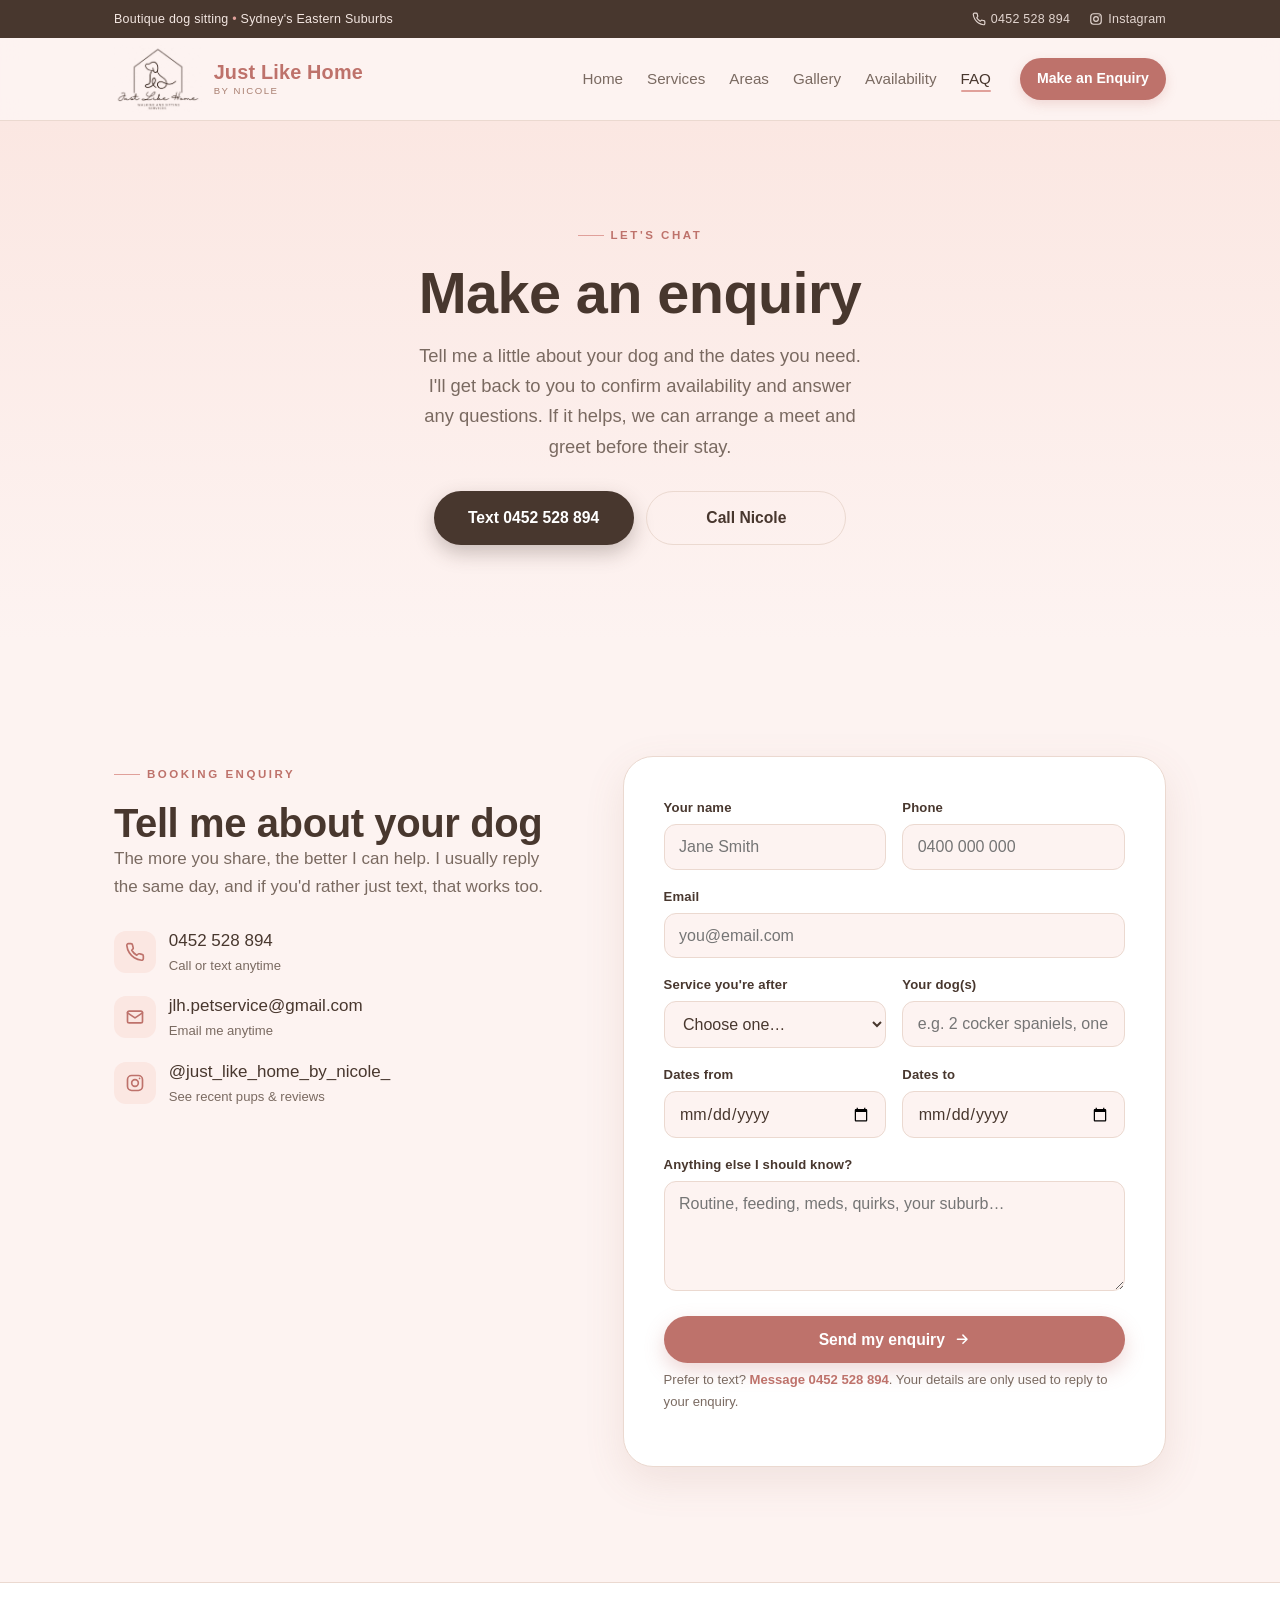
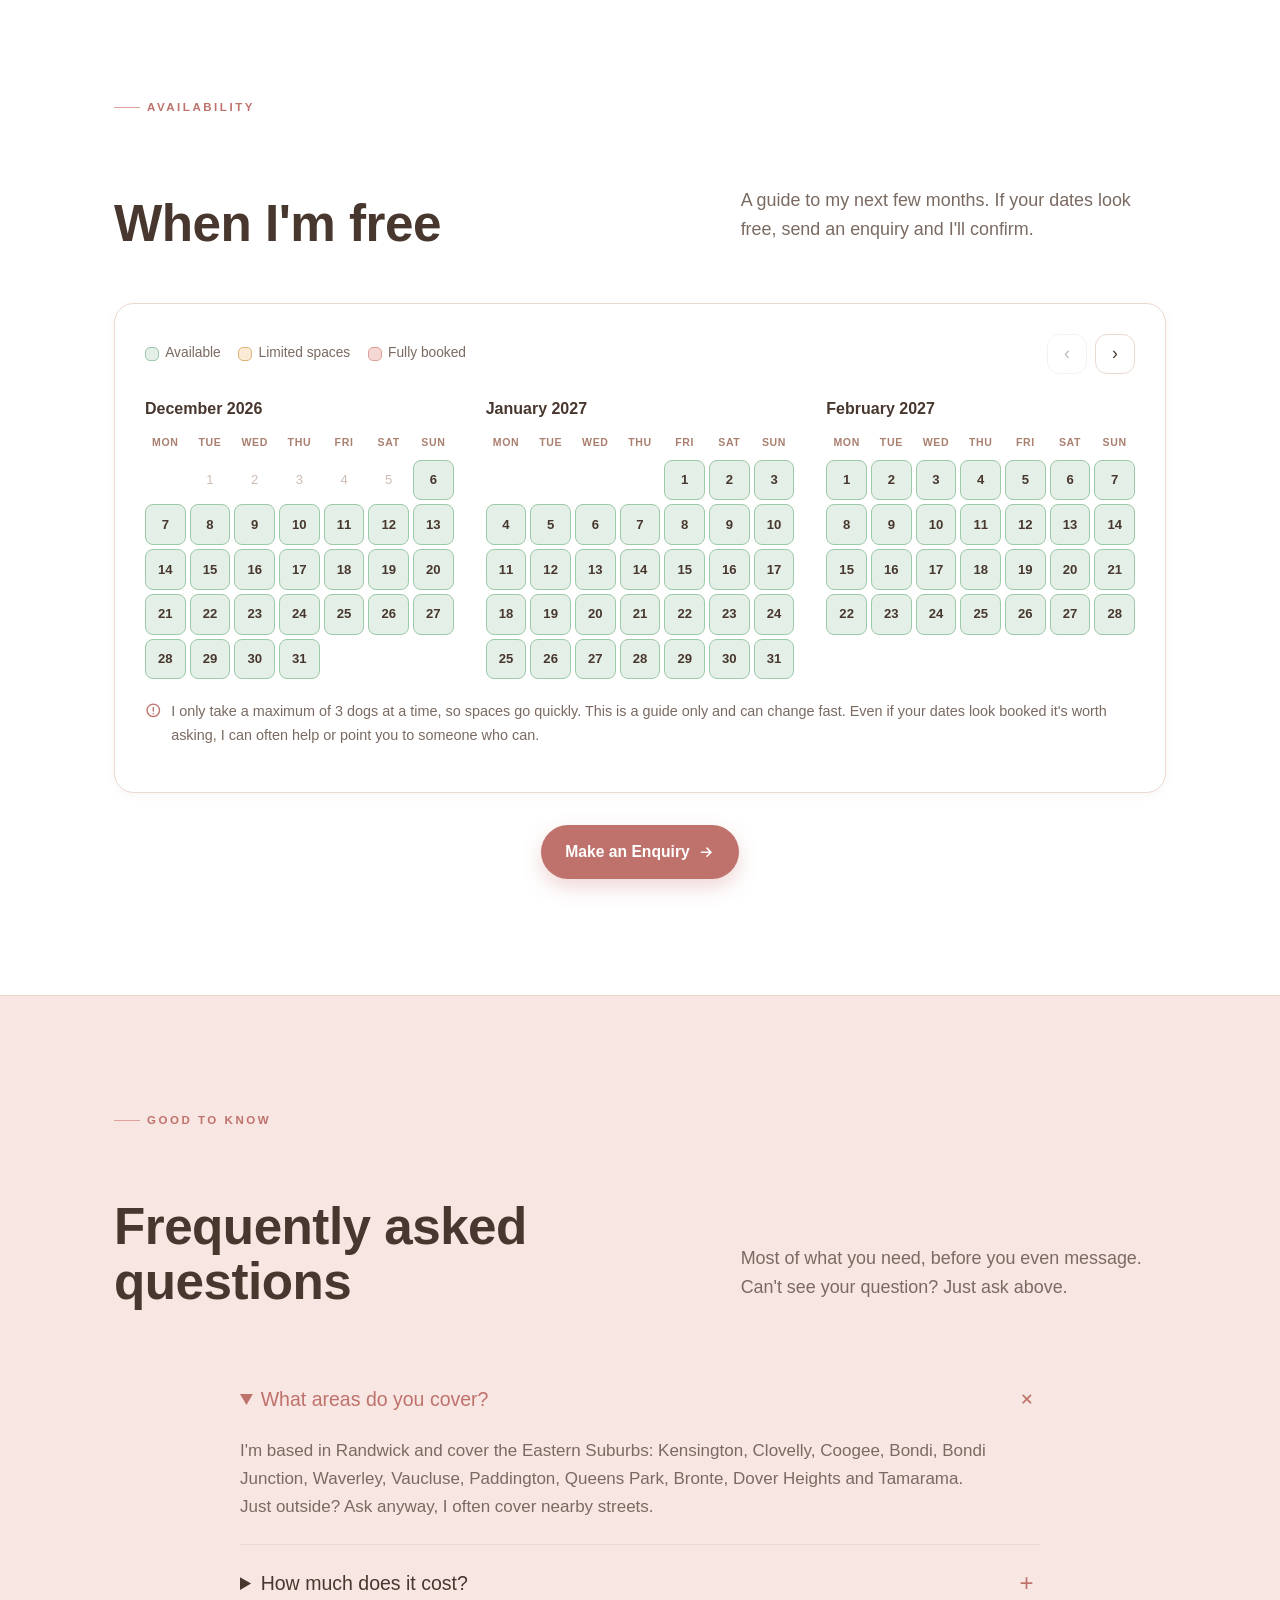
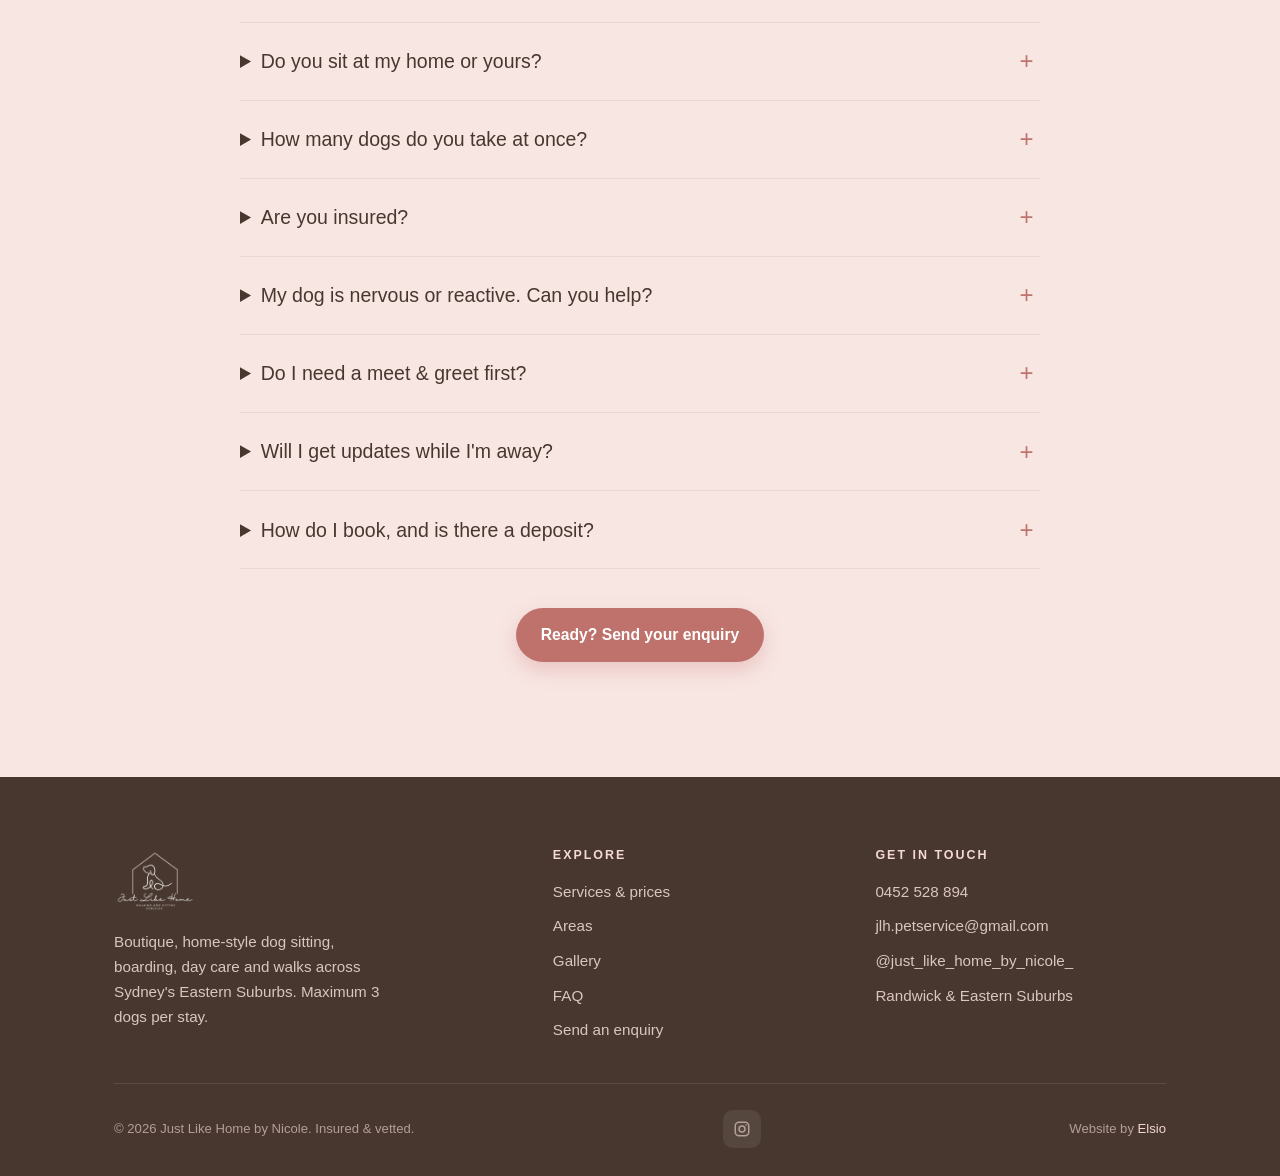
==== commit b0c38658: "Replace Google Calendar embed with hotel-style availability calendar (available/limited/booked); upd" ====
--- a/contact.html
+++ b/contact.html
@@ -5,7 +5,7 @@
   <meta name="viewport" content="width=device-width, initial-scale=1.0">
   <title>Make an Enquiry | Just Like Home by Nicole</title>
   <meta name="description" content="Make an enquiry with Just Like Home by Nicole, or text 0452 528 894. Boutique dog sitting and walks across Sydney's Eastern Suburbs. Maximum 3 dogs per stay.">
-  <link rel="stylesheet" href="css/styles.css?v=9">
+  <link rel="stylesheet" href="css/styles.css?v=10">
   <script>document.documentElement.className += ' js';</script>
 </head>
 <body>
@@ -129,27 +129,43 @@
     </div>
   </section>
 
-  <!-- ===== Availability calendar =====
-       DEMO EMBED: currently showing the public Australian Holidays calendar
-       as placeholder data. To go live: Nicole creates a "Just Like Home
-       Bookings" Google Calendar (jlh.petservice@gmail.com), adds every
-       booking as an event, sets the calendar public (free/busy only so
-       client details stay private), then swap the src below for her
-       calendar's embed URL. -->
+  <!-- ===== Availability =====
+       Hotel style: each date shows Available / Limited / Fully booked.
+       Edit the dates at the top of js/availability.js - nothing else. -->
   <section class="section avail" id="availability">
     <div class="container">
       <div class="head head--row reveal">
         <span class="eyebrow">Availability</span>
-        <h2>Check my calendar</h2>
-        <p>Booked-out dates show below. If your dates look free, or even if they don't, send an enquiry and I'll confirm.</p>
-      </div>
-      <div class="calwrap reveal">
-        <iframe src="https://calendar.google.com/calendar/embed?src=en.australian%23holiday%40group.v.calendar.google.com&ctz=Australia%2FSydney&mode=MONTH&showTitle=0&showPrint=0&showTabs=0&showCalendars=0&showTz=0&wkst=2&color=%23BE726B" title="Just Like Home availability calendar" loading="lazy"></iframe>
-      </div>
-      <p class="avail__note">
-        <svg viewBox="0 0 24 24" fill="none" stroke="currentColor" stroke-width="2" stroke-linecap="round" stroke-linejoin="round"><circle cx="12" cy="12" r="9"/><path d="M12 8v5M12 16.5v.5"/></svg>
-        Availability is a guide only and can change quickly. Your booking is confirmed once we've been in touch and your deposit is paid.
-      </p>
+        <h2>When I'm free</h2>
+        <p>A guide to my next few months. If your dates look free, send an enquiry and I'll confirm.</p>
+      </div>
+
+      <div class="avc reveal">
+        <div class="avc__top">
+          <div class="avc__legend">
+            <span><i class="avc__key free"></i> Available</span>
+            <span><i class="avc__key limited"></i> Limited spaces</span>
+            <span><i class="avc__key full"></i> Fully booked</span>
+          </div>
+          <div class="avc__nav">
+            <button type="button" id="avcPrev" aria-label="Previous months">&#8249;</button>
+            <button type="button" id="avcNext" aria-label="Next months">&#8250;</button>
+          </div>
+        </div>
+
+        <div class="avc__months" id="availabilityCal"></div>
+
+        <p class="avc__note">
+          <svg viewBox="0 0 24 24" fill="none" stroke="currentColor" stroke-width="2" stroke-linecap="round" stroke-linejoin="round"><circle cx="12" cy="12" r="9"/><path d="M12 8v5M12 16.5v.5"/></svg>
+          I only take a maximum of 3 dogs at a time, so spaces go quickly. This is a guide only and can change fast. Even if your dates look booked it's worth asking, I can often help or point you to someone who can.
+        </p>
+      </div>
+
+      <div style="text-align:center;margin-top:2rem">
+        <a class="btn" href="#enquire">Make an Enquiry
+          <svg viewBox="0 0 24 24" fill="none" stroke="currentColor" stroke-width="2.2" stroke-linecap="round" stroke-linejoin="round"><path d="M5 12h14M13 6l6 6-6 6"/></svg>
+        </a>
+      </div>
     </div>
   </section>
 
@@ -247,6 +263,7 @@
     </div>
   </footer>
 
+  <script src="js/availability.js"></script>
   <script src="js/main.js"></script>
 </body>
 </html>
--- a/css/styles.css
+++ b/css/styles.css
@@ -542,3 +542,33 @@
 .btn--google:hover{ border-color:var(--rose); box-shadow:var(--shadow-md); }
 .btn--google svg{ width:1.15em; height:1.15em; }
 .rev-actions{ display:flex; gap:.8rem; justify-content:center; align-items:center; flex-wrap:wrap; margin-top:2.2rem; }
+
+/* ---------- availability calendar (hotel style) ---------- */
+.avc{ background:var(--white); border:1px solid var(--line); border-radius:var(--r-md); padding:clamp(18px,3vw,30px); box-shadow:var(--shadow-sm); }
+.avc__top{ display:flex; justify-content:space-between; align-items:center; gap:1rem; flex-wrap:wrap; margin-bottom:1.4rem; }
+.avc__legend{ display:flex; gap:1.1rem; flex-wrap:wrap; font-size:.86rem; color:var(--ink-soft); }
+.avc__legend span{ display:inline-flex; align-items:center; gap:.45em; }
+.avc__key{ width:14px; height:14px; border-radius:5px; flex:none; }
+.avc__key.free{ background:#E4F0E7; border:1px solid #9CC9A8; }
+.avc__key.limited{ background:#FBEBD6; border:1px solid #E0B274; }
+.avc__key.full{ background:var(--blush); border:1px solid var(--rose); }
+.avc__nav{ display:flex; gap:.5rem; }
+.avc__nav button{ width:40px; height:40px; border-radius:12px; border:1px solid var(--line); background:var(--white);
+  color:var(--ink); font-size:1.1rem; cursor:pointer; transition:.2s; line-height:1; }
+.avc__nav button:hover:not(:disabled){ border-color:var(--rose); color:var(--rose-deep); }
+.avc__nav button:disabled{ opacity:.35; cursor:default; }
+.avc__months{ display:grid; grid-template-columns:repeat(3,1fr); gap:clamp(1rem,2.5vw,2rem); }
+.avc__mname{ font-weight:700; color:var(--ink); margin-bottom:.7rem; font-size:1rem; }
+.avc__grid{ display:grid; grid-template-columns:repeat(7,1fr); gap:4px; }
+.avc__dow{ font-size:.66rem; font-weight:700; letter-spacing:.06em; text-transform:uppercase;
+  color:var(--clay); text-align:center; padding-bottom:.3rem; }
+.avc__pad{ aspect-ratio:1; }
+.avc__day{ aspect-ratio:1; display:grid; place-items:center; border-radius:8px; font-size:.82rem;
+  font-weight:600; color:var(--ink); background:#E4F0E7; border:1px solid #9CC9A8; }
+.avc__day.is-limited{ background:#FBEBD6; border-color:#E0B274; }
+.avc__day.is-full{ background:var(--blush); border-color:var(--rose); color:var(--rose-deep); text-decoration:line-through; }
+.avc__day.is-past{ background:transparent; border-color:transparent; color:#CDBDB4; font-weight:400; }
+.avc__note{ margin-top:1.3rem; font-size:.9rem; color:var(--ink-soft); display:flex; gap:.6rem; align-items:flex-start; }
+.avc__note svg{ width:1.15em; height:1.15em; color:var(--rose-deep); flex:none; margin-top:.15em; }
+@media (max-width:900px){ .avc__months{ grid-template-columns:1fr 1fr; } }
+@media (max-width:620px){ .avc__months{ grid-template-columns:1fr; } .avc__day{ font-size:.9rem; } }
